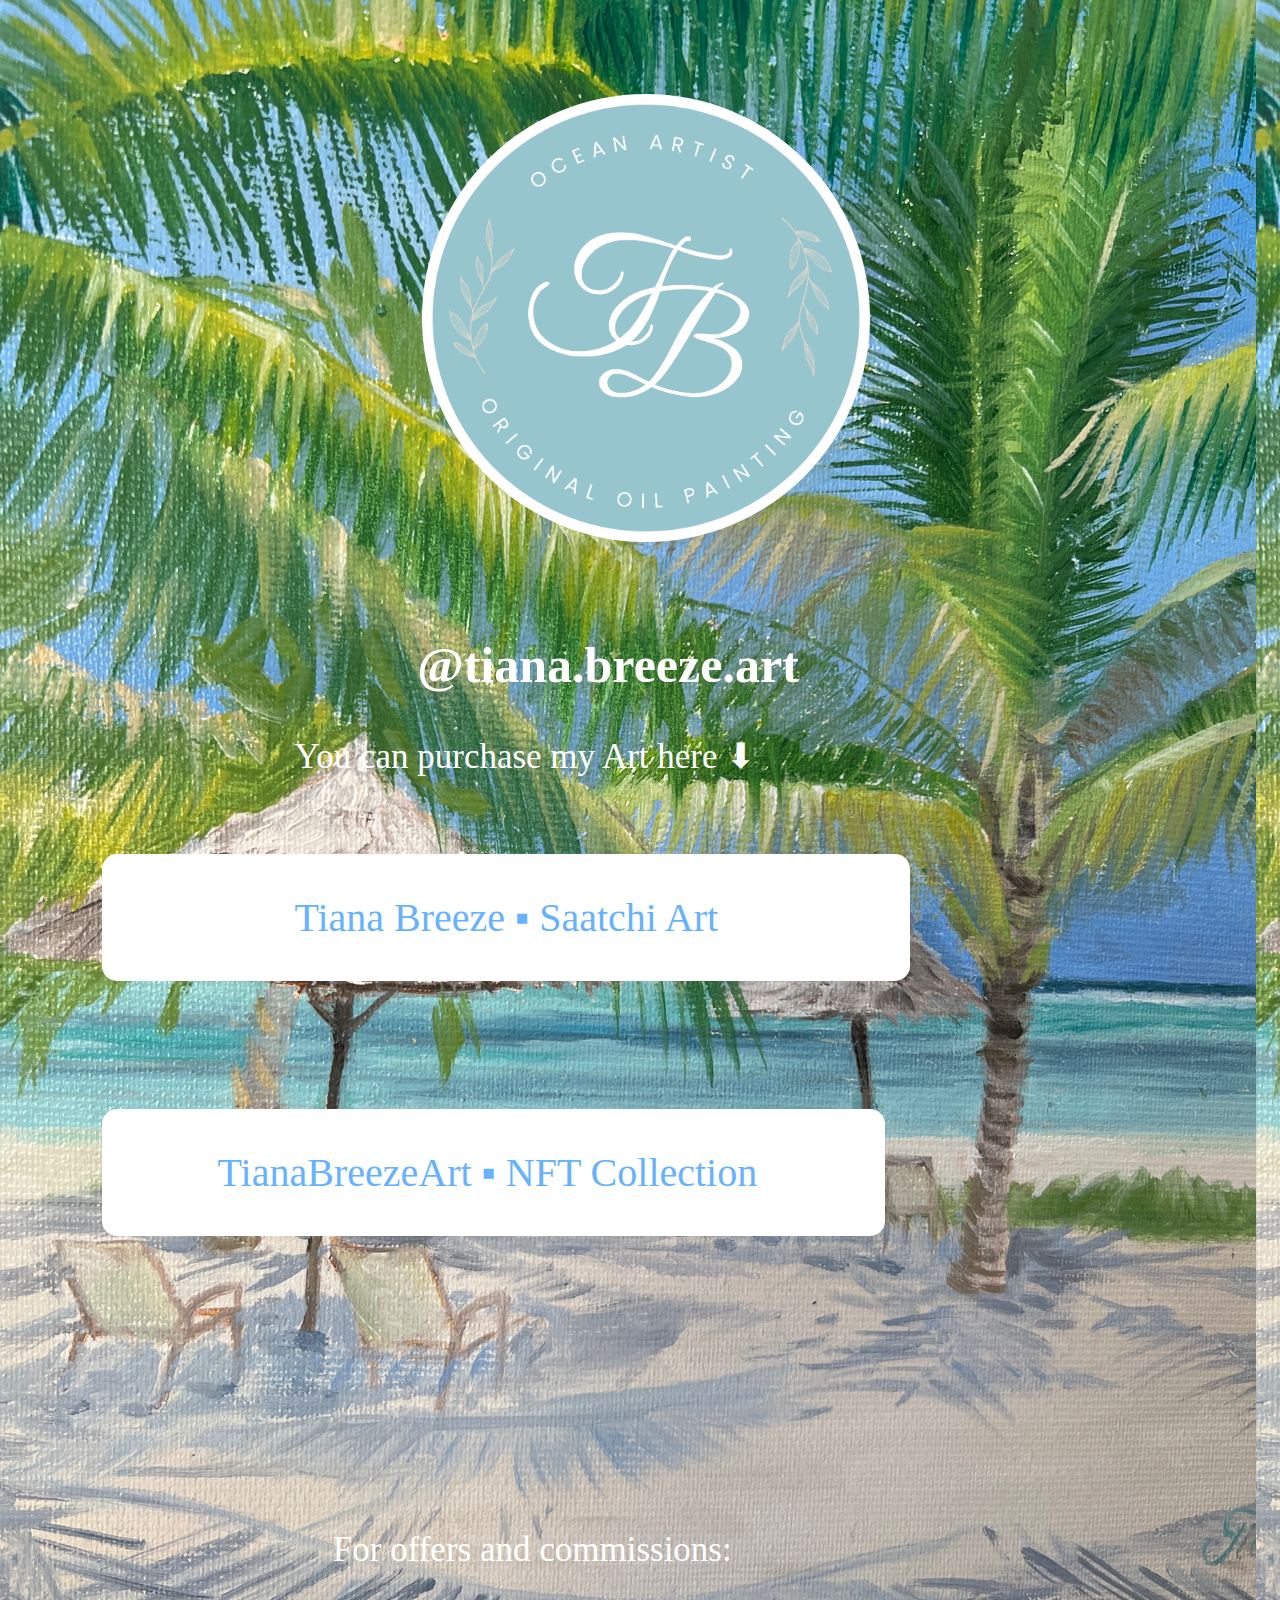
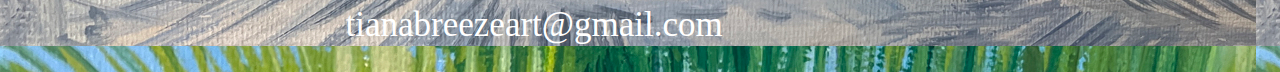
==== link-tree.html @ 2c12aa3f "Update link-tree.html" ====
<!DOCTYPE html>
<html lang="pl">
<head>
  <meta charset="UTF-8">
  <link name="viewport" content="width=device-width, initial-scale=1.0">
  <title>Tiana Breeze - Link Tree</title>
  <link rel="icon" href="python.gif">
  <link rel="shortcut icon" href="python.gif" type="image/x-icon">
  <link rel="stylesheet" href="style.css">
</head>
<body style="background-image:url(back.png)">
  <div id="wrapper">
    <header>
    </header>
    <section>
      <article>
	<p></p>
        <img style="margin: 5% 0 7% 33%" class="img" src="tiana.breeze.art.png" alt="Paython Logo" />
        <h1>@tiana.breeze.art</h1>
		<p class="p" style="margin: 0 0 40px 23%">You can purchase my Art here ⬇</p>
		<p></p>
    <a style="padding: 40px 15% 40px 15%; margin: 0 0 10% 8%;" class="menue" href="https://www.saatchiart.com/tianabreeze">Tiana Breeze ▪ Saatchi Art<a/>
    <a style="padding: 40px 10% 40px 9%; margin: 0 0 10% 8%;" class="menue" href="https://opensea.io/TianaBreezeArt">TianaBreezeArt ▪ NFT Collection<a/>
		<p></p>
		<p class="p" style="margin: 10% 0 20px 26%">For offers and commissions:</p>
		<p class="p" style="margin: 0 0 20px 27%">tianabreezeart@gmail.com</p>	
      </article>
    </section>
  </div>
</body>
</html>
---- style.css ----
* {
	margin: 0 0 0 0;
	padding: 0 0 0 0;
	font-family: Verdana;
	box-sizing: border-box;
}

body {
	background-color: #FFFFFF;
}

h5 {
	font-size: 30px;
	text-align: center;
	margin: 0 20% 20px 20%;
	padding-bottom: 1px;
	border-bottom: 2px solid #3C83D9;
}

h2 {
	font-size: 30px;
	text-align: center;
	margin: 0 20% 20px 20%;
	padding: 10px 10% 10px 10%;
}

nav {
	background-color: #FFBE00;
}

.menue {
	display: inline-block;
	font-size: 40px;
	color: #66B2FF;
	background-color: #FFFFFF;
	cursor: pointer;
	text-decoration: none;
	text-align: center;
	-webkit-transition: all 0.7s ease;
	transition: all 0.7s ease;
	border-radius: 15px;
}

.menue:hover {
	background-color: #61A492;
	color: #FFFFFF;
	cursor: pointer;
}

a.active {
	color: #FFDE80;
}

a.menu:hover {
	background-color: #3C83D9;
	color: #FFDE80;
	cursor: pointer;
}

.mene:hover {
	background-color: #3C83D9;
	color: #FFDE80;
	cursor: pointer;
}

a.active {
	background-color: #3C83D9;
}


	padding: center;
article {
	margin-top: 0px;
	margin-bottom: 0px;

	align: center;
	
}

h1 {
	font-size: 50px;
	text-align: center;
	color: #FFFFFF;
	margin: 0 30% 20px 25%;
	padding-bottom: 15px;
}

.p {
	color: #FFFFFF;
	font-size: 35px;
}

.h2 {
	font-size: 21px;
	text-align: center;
	margin: 0 30% 20px 30%;
	padding-bottom: 15px;
	padding-left: center;
	border-bottom: 2px solid #FFBE00;
}

.img {
	float: center;
	padding: 0;
	width: 35%;
	height: 35%;
	border-radius: 100%;
}

article p {
	text-align: justify;
	line-height: 25px;
	font-size: 18px;
	padding: 15px 0;
}

iframe {
	width: 100%;
}

footer {
	height: 50px;
	background-color: #3C83D9;
	color: #FFF8E6;
	line-height: 40px;
	text-align: center;
	margin-top: 15px;
}

@media (max-width: 1000px) {
	nav a {
		width: 100%;
	}
}
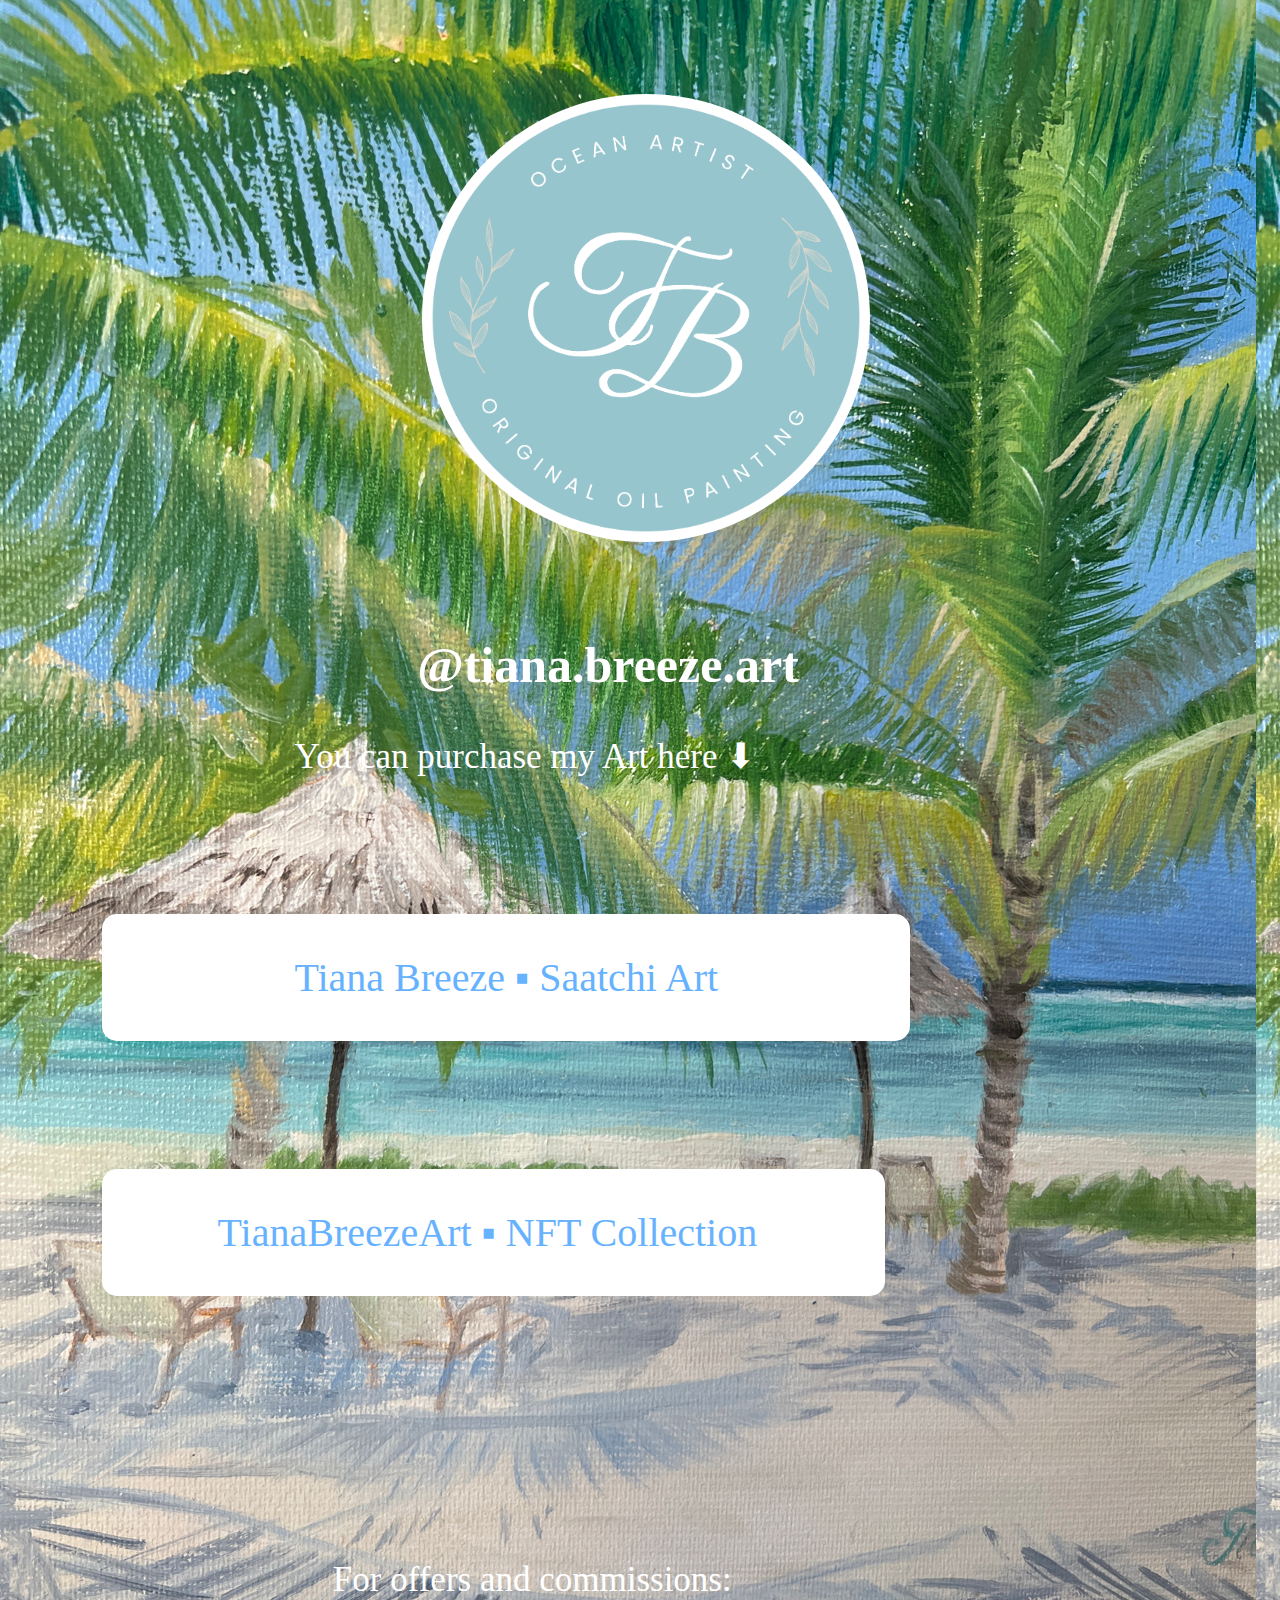
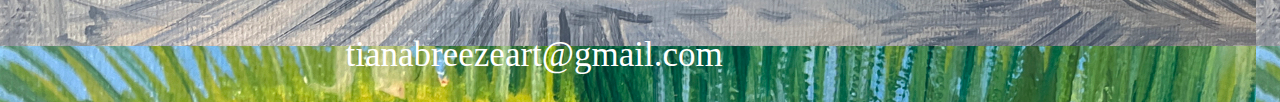
==== commit bdf8f45a: "Update link-tree.html" ====
--- a/link-tree.html
+++ b/link-tree.html
@@ -19,9 +19,10 @@
         <h1>@tiana.breeze.art</h1>
 		<p class="p" style="margin: 0 0 40px 23%">You can purchase my Art here ⬇</p>
 		<p></p>
+		<p></p>
+		<p></p>
     <a style="padding: 40px 15% 40px 15%; margin: 0 0 10% 8%;" class="menue" href="https://www.saatchiart.com/tianabreeze">Tiana Breeze ▪ Saatchi Art<a/>
     <a style="padding: 40px 10% 40px 9%; margin: 0 0 10% 8%;" class="menue" href="https://opensea.io/TianaBreezeArt">TianaBreezeArt ▪ NFT Collection<a/>
-		<p></p>
 		<p class="p" style="margin: 10% 0 20px 26%">For offers and commissions:</p>
 		<p class="p" style="margin: 0 0 20px 27%">tianabreezeart@gmail.com</p>	
       </article>
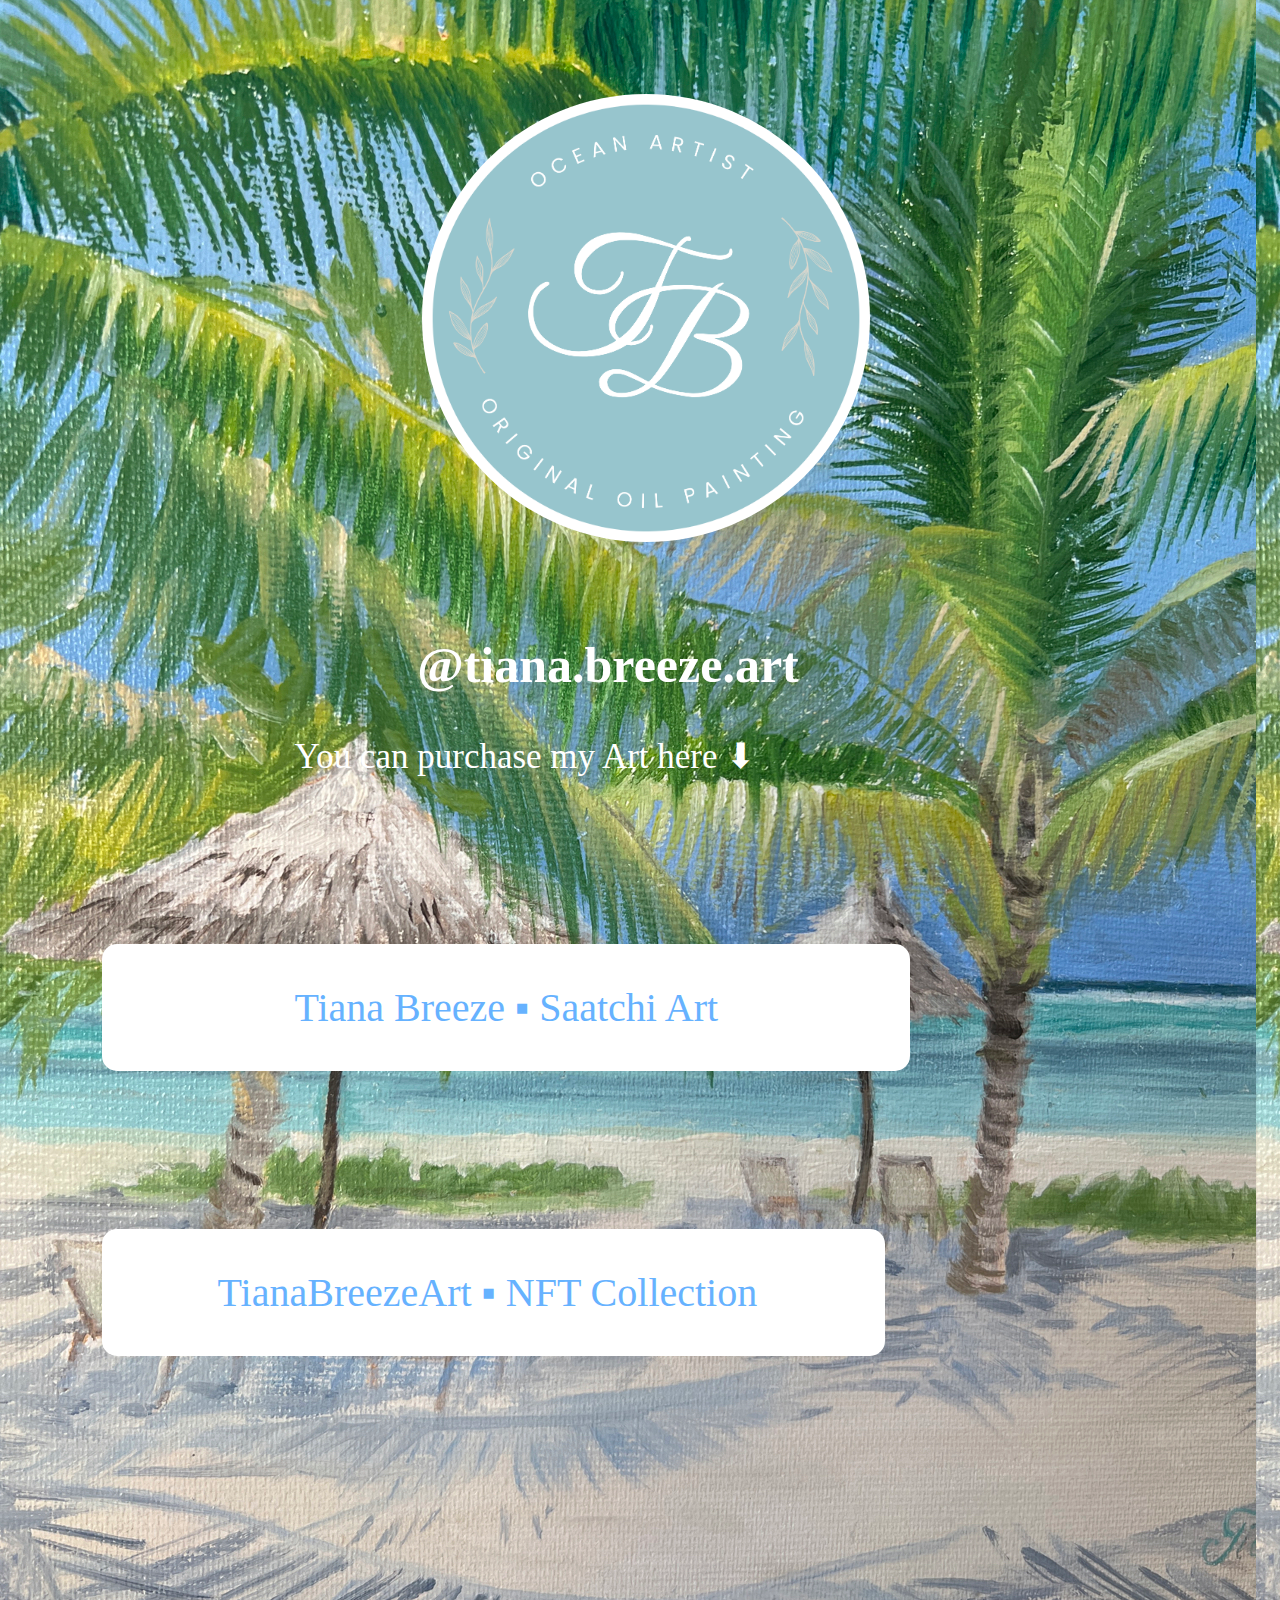
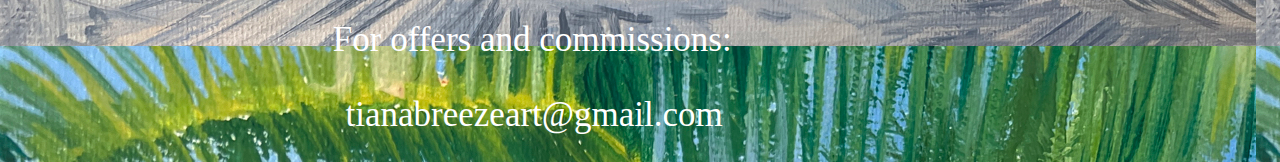
==== commit fe5e06eb: "Update link-tree.html" ====
--- a/link-tree.html
+++ b/link-tree.html
@@ -21,7 +21,9 @@
 		<p></p>
 		<p></p>
 		<p></p>
+		<p></p>
     <a style="padding: 40px 15% 40px 15%; margin: 0 0 10% 8%;" class="menue" href="https://www.saatchiart.com/tianabreeze">Tiana Breeze ▪ Saatchi Art<a/>
+		<p></p>
     <a style="padding: 40px 10% 40px 9%; margin: 0 0 10% 8%;" class="menue" href="https://opensea.io/TianaBreezeArt">TianaBreezeArt ▪ NFT Collection<a/>
 		<p class="p" style="margin: 10% 0 20px 26%">For offers and commissions:</p>
 		<p class="p" style="margin: 0 0 20px 27%">tianabreezeart@gmail.com</p>	
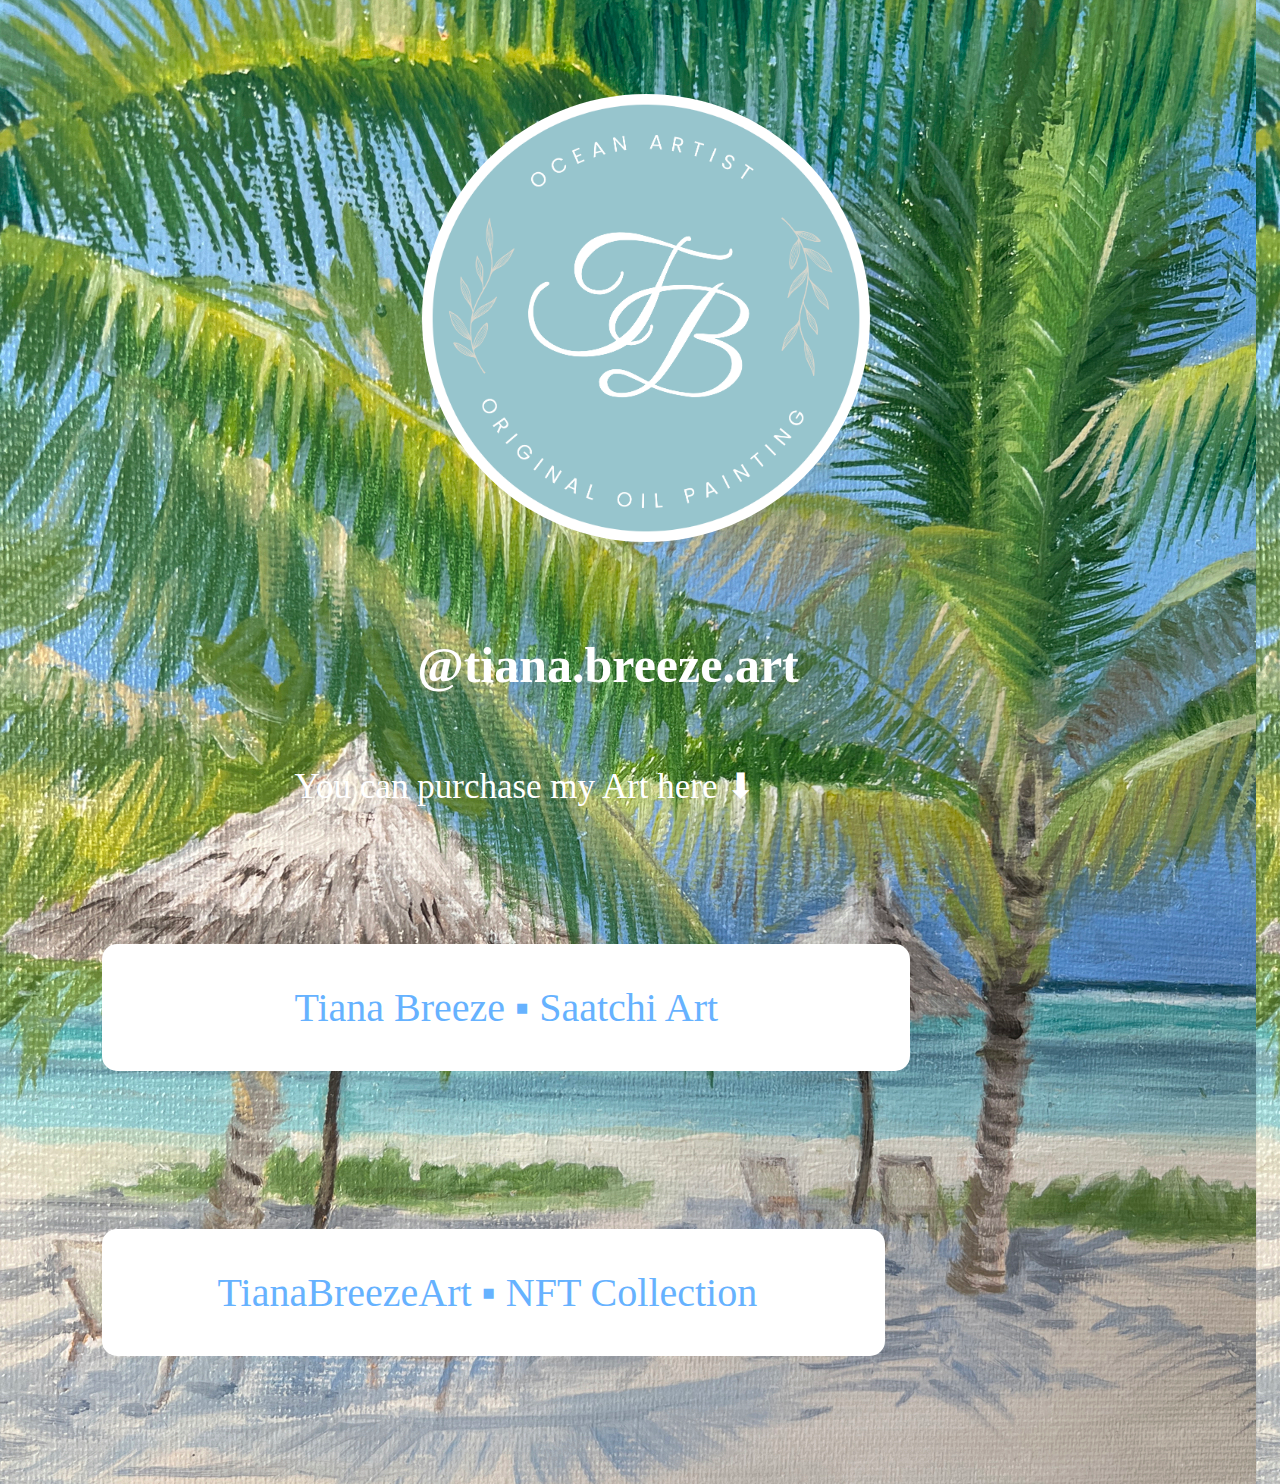
==== commit a62626a5: "Update link-tree.html" ====
--- a/link-tree.html
+++ b/link-tree.html
@@ -17,16 +17,14 @@
 	<p></p>
         <img style="margin: 5% 0 7% 33%" class="img" src="tiana.breeze.art.png" alt="Paython Logo" />
         <h1>@tiana.breeze.art</h1>
+		<p></p>
 		<p class="p" style="margin: 0 0 40px 23%">You can purchase my Art here ⬇</p>
-		<p></p>
 		<p></p>
 		<p></p>
 		<p></p>
     <a style="padding: 40px 15% 40px 15%; margin: 0 0 10% 8%;" class="menue" href="https://www.saatchiart.com/tianabreeze">Tiana Breeze ▪ Saatchi Art<a/>
 		<p></p>
     <a style="padding: 40px 10% 40px 9%; margin: 0 0 10% 8%;" class="menue" href="https://opensea.io/TianaBreezeArt">TianaBreezeArt ▪ NFT Collection<a/>
-		<p class="p" style="margin: 10% 0 20px 26%">For offers and commissions:</p>
-		<p class="p" style="margin: 0 0 20px 27%">tianabreezeart@gmail.com</p>	
       </article>
     </section>
   </div>
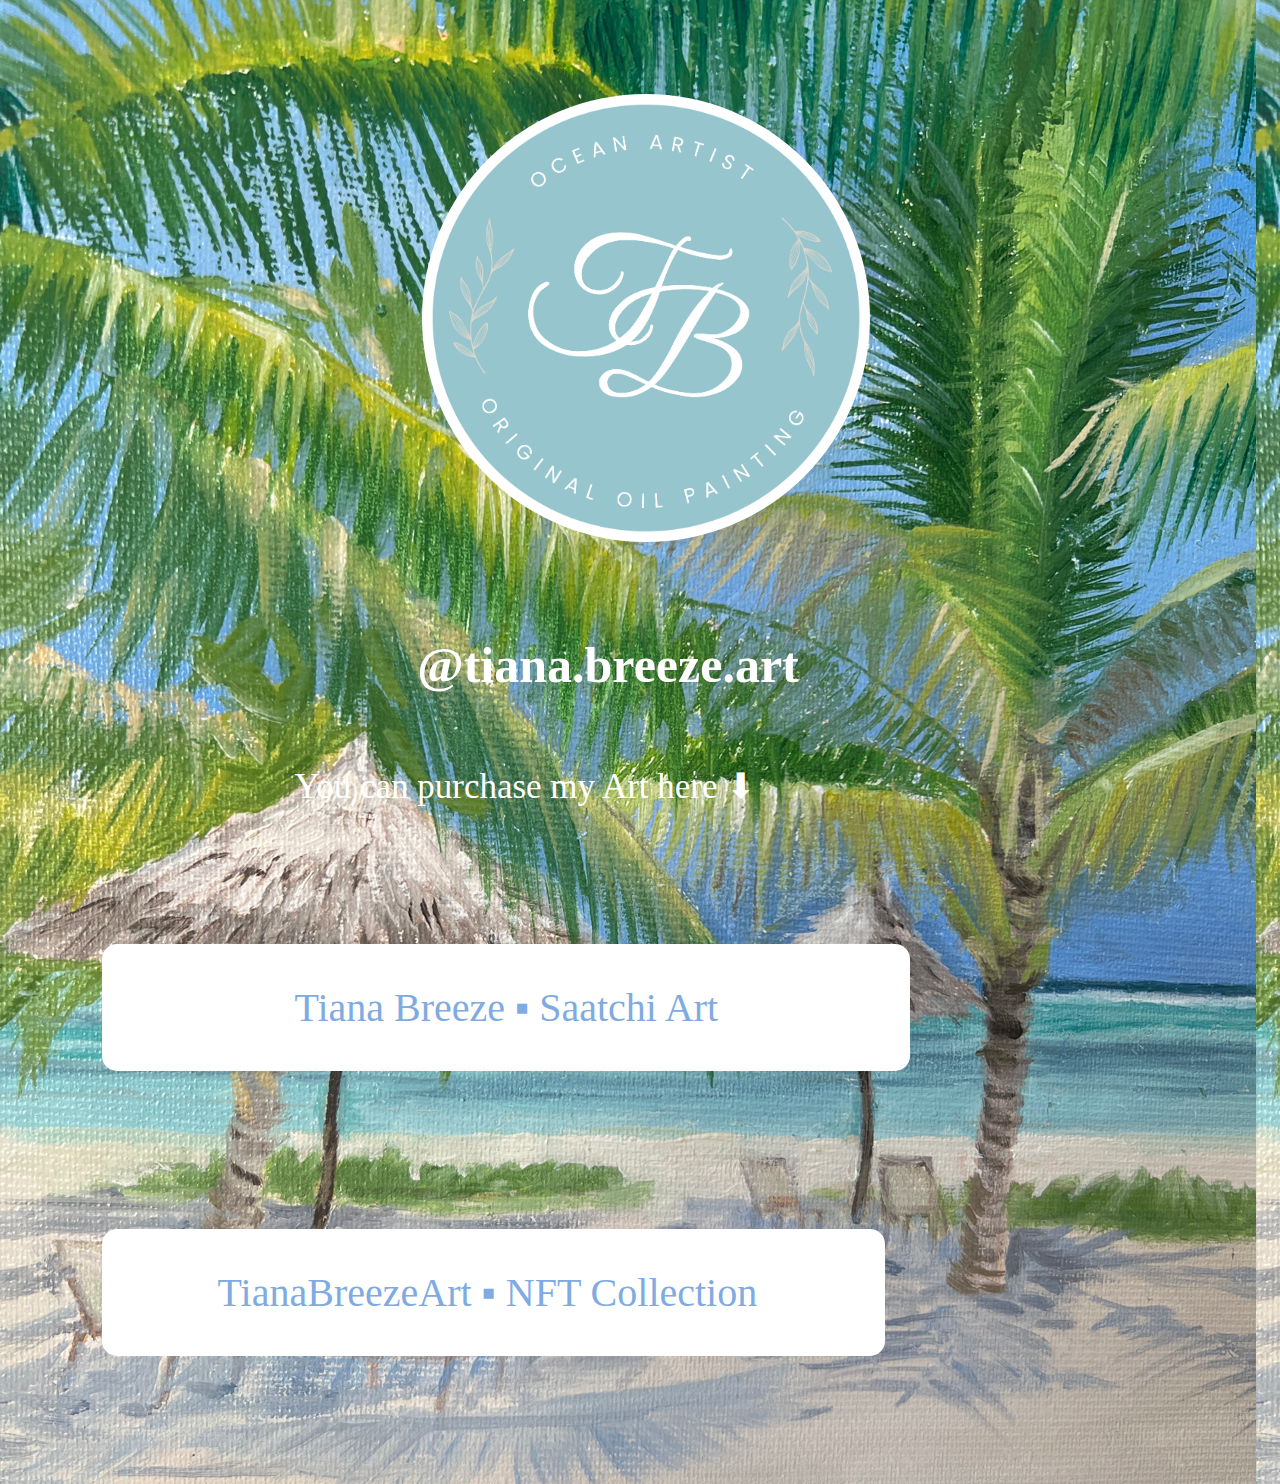
==== commit d516634a: "Update link-tree.html" ====
--- a/link-tree.html
+++ b/link-tree.html
@@ -18,7 +18,7 @@
         <img style="margin: 5% 0 7% 33%" class="img" src="tiana.breeze.art.png" alt="Paython Logo" />
         <h1>@tiana.breeze.art</h1>
 		<p></p>
-		<p class="p" style="margin: 0 0 40px 23%">You can purchase my Art here ⬇</p>
+	<p class="p" style="margin: 0 0 40px 23%">You can purchase my Art here ⬇</p>
 		<p></p>
 		<p></p>
 		<p></p>
--- a/style.css
+++ b/style.css
@@ -9,21 +9,6 @@
 	background-color: #FFFFFF;
 }
 
-h5 {
-	font-size: 30px;
-	text-align: center;
-	margin: 0 20% 20px 20%;
-	padding-bottom: 1px;
-	border-bottom: 2px solid #3C83D9;
-}
-
-h2 {
-	font-size: 30px;
-	text-align: center;
-	margin: 0 20% 20px 20%;
-	padding: 10px 10% 10px 10%;
-}
-
 nav {
 	background-color: #FFBE00;
 }
@@ -32,6 +17,8 @@
 	display: inline-block;
 	font-size: 40px;
 	color: #66B2FF;
+	color: #805224;
+	color: #80ABE2;
 	background-color: #FFFFFF;
 	cursor: pointer;
 	text-decoration: none;
@@ -90,15 +77,6 @@
 	font-size: 35px;
 }
 
-.h2 {
-	font-size: 21px;
-	text-align: center;
-	margin: 0 30% 20px 30%;
-	padding-bottom: 15px;
-	padding-left: center;
-	border-bottom: 2px solid #FFBE00;
-}
-
 .img {
 	float: center;
 	padding: 0;
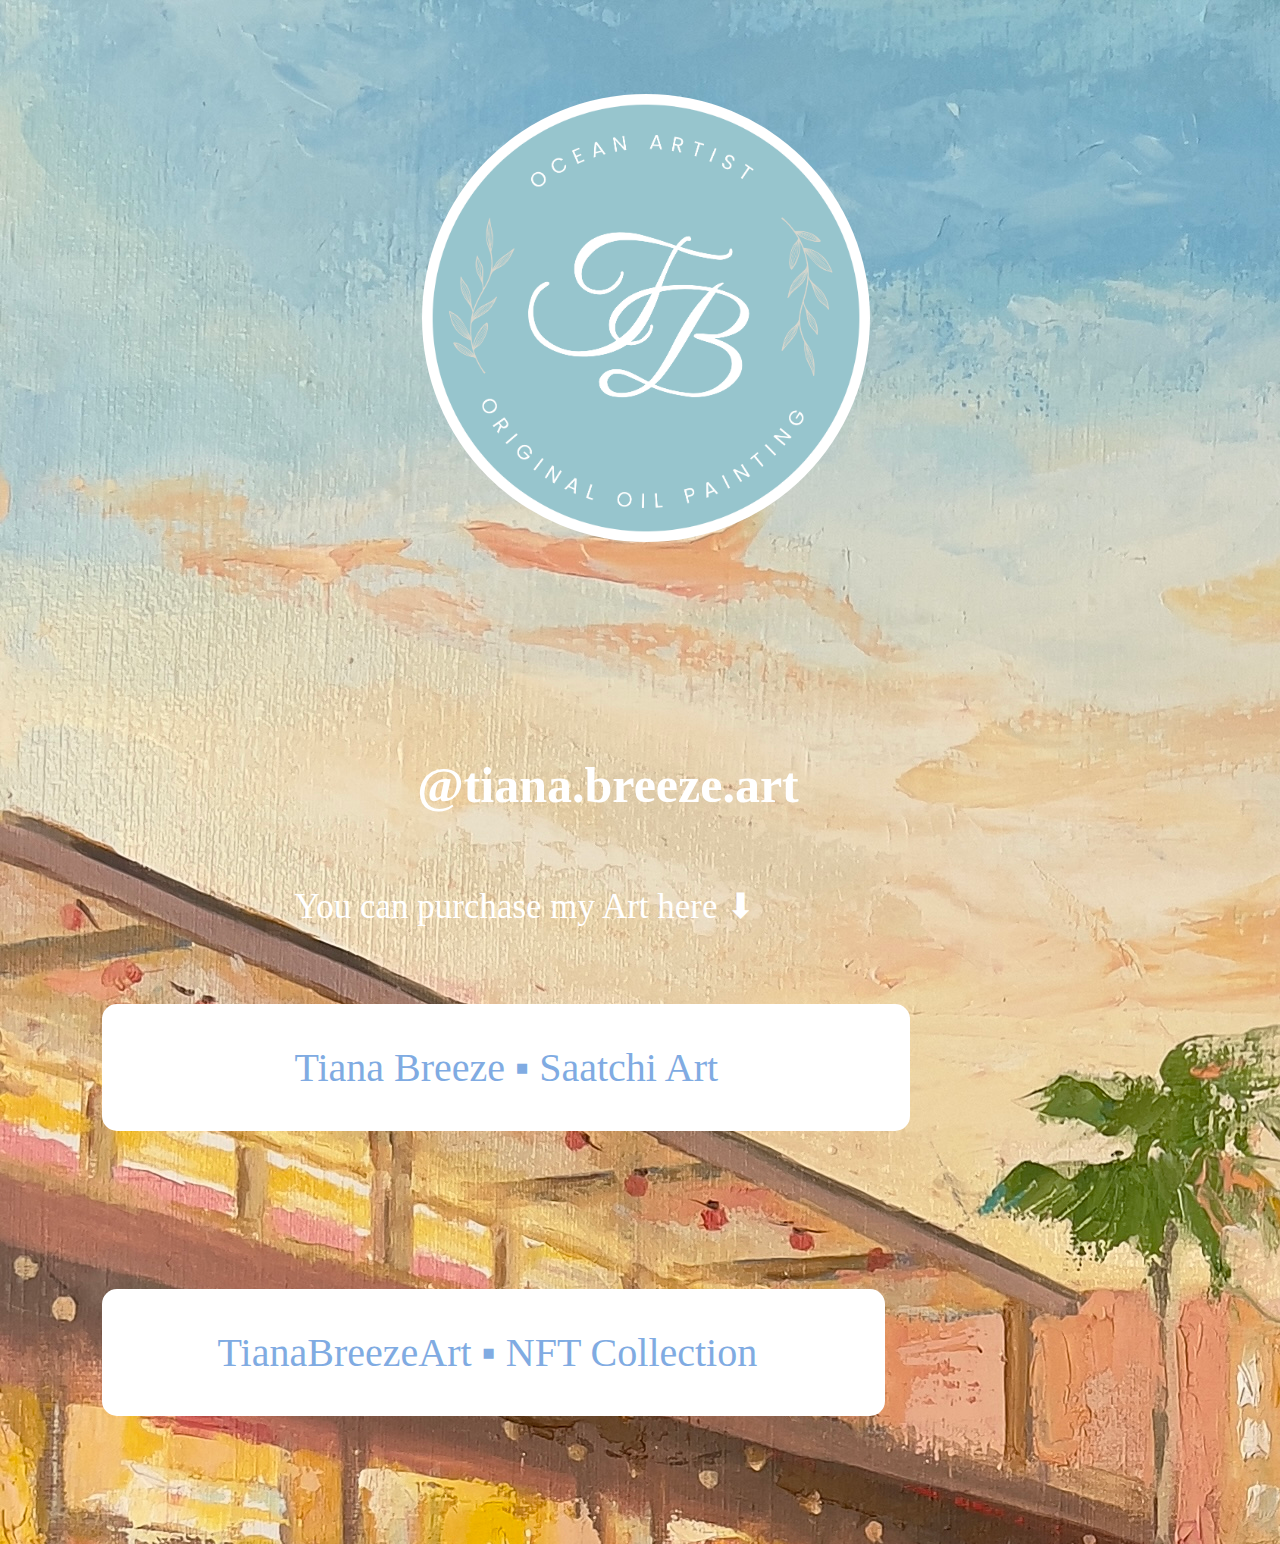
==== commit feb7cd2c: "Update link-tree.html" ====
--- a/link-tree.html
+++ b/link-tree.html
@@ -16,11 +16,13 @@
       <article>
 	<p></p>
         <img style="margin: 5% 0 7% 33%" class="img" src="tiana.breeze.art.png" alt="Paython Logo" />
+	<p></p>
+	<p></p>
+	<p></p>
+	<p></p>
         <h1>@tiana.breeze.art</h1>
 		<p></p>
 	<p class="p" style="margin: 0 0 40px 23%">You can purchase my Art here ⬇</p>
-		<p></p>
-		<p></p>
 		<p></p>
     <a style="padding: 40px 15% 40px 15%; margin: 0 0 10% 8%;" class="menue" href="https://www.saatchiart.com/tianabreeze">Tiana Breeze ▪ Saatchi Art<a/>
 		<p></p>
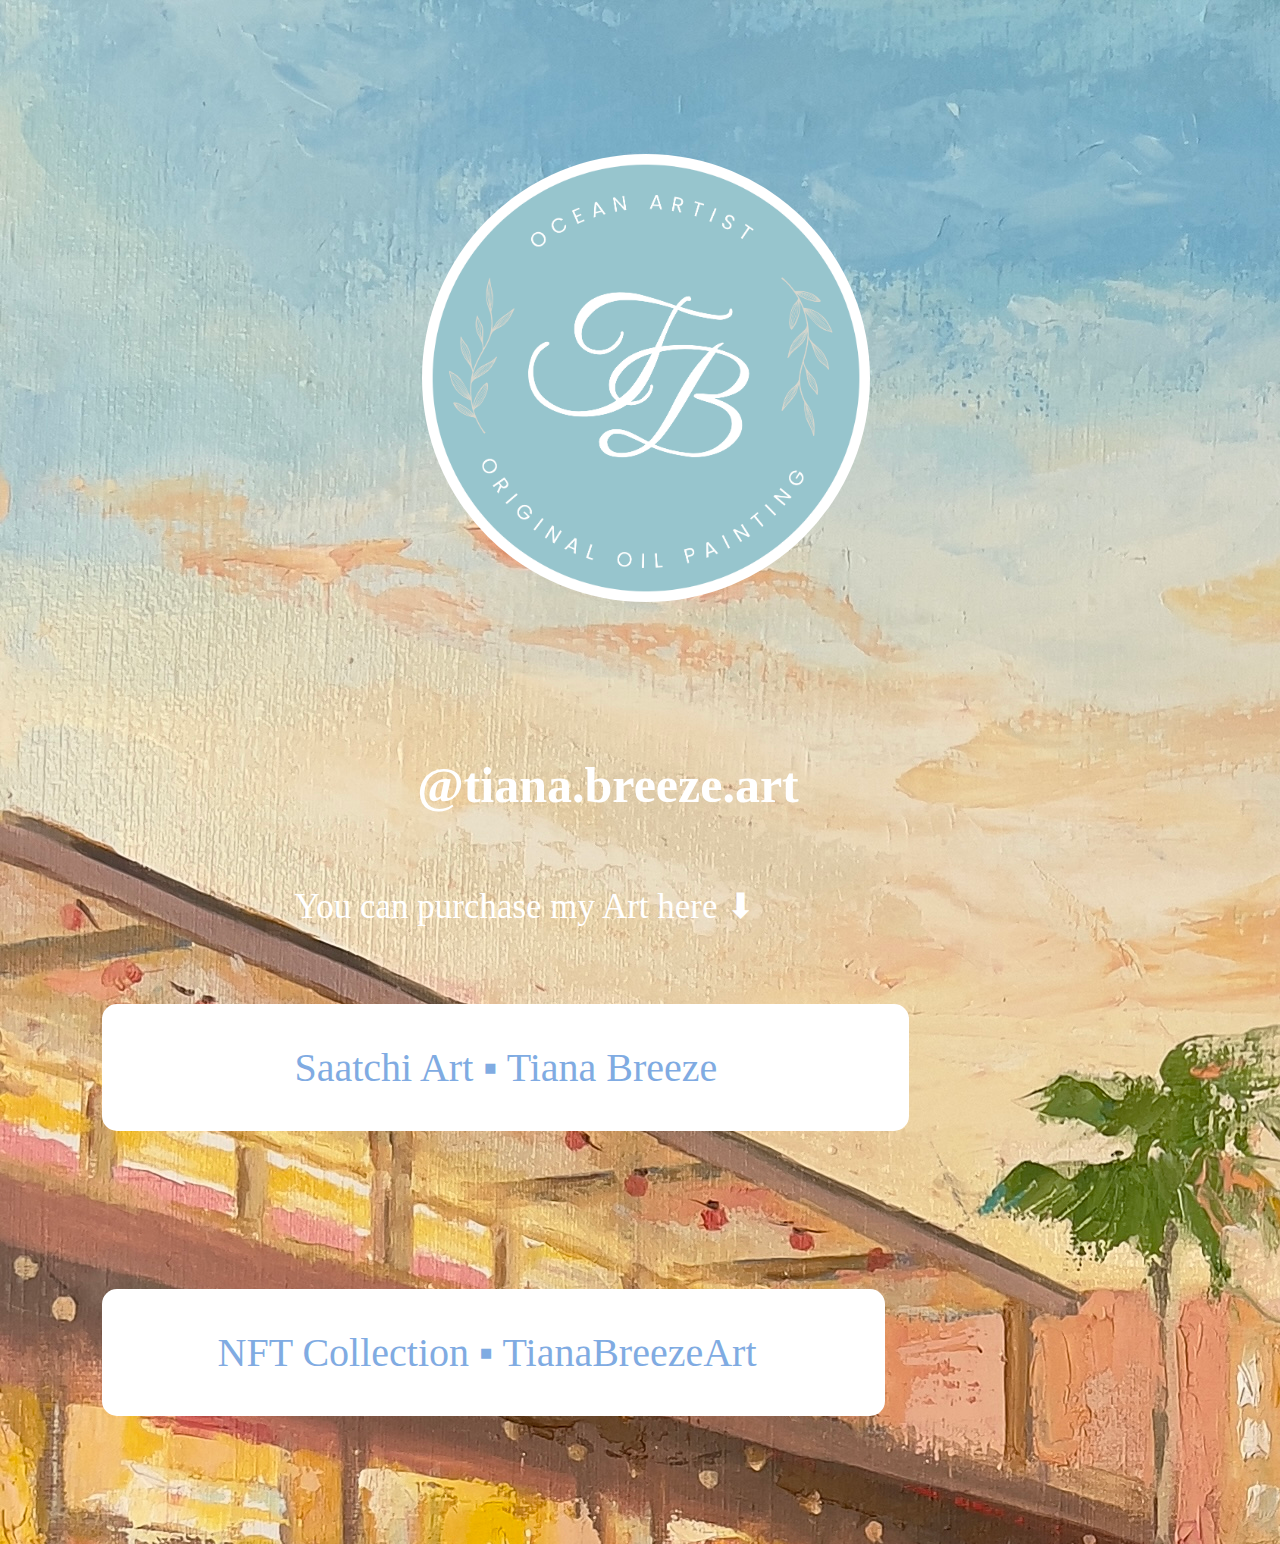
==== commit a01ea84d: "Update link-tree.html" ====
--- a/link-tree.html
+++ b/link-tree.html
@@ -15,18 +15,18 @@
     <section>
       <article>
 	<p></p>
-        <img style="margin: 5% 0 7% 33%" class="img" src="tiana.breeze.art.png" alt="Paython Logo" />
 	<p></p>
 	<p></p>
+        <img style="margin: 5% 0 7% 33%" class="img" src="tiana.breeze.art.png" alt="Paython Logo" />
 	<p></p>
 	<p></p>
         <h1>@tiana.breeze.art</h1>
 		<p></p>
 	<p class="p" style="margin: 0 0 40px 23%">You can purchase my Art here ⬇</p>
 		<p></p>
-    <a style="padding: 40px 15% 40px 15%; margin: 0 0 10% 8%;" class="menue" href="https://www.saatchiart.com/tianabreeze">Tiana Breeze ▪ Saatchi Art<a/>
+    <a style="padding: 40px 15% 40px 15%; margin: 0 0 10% 8%;" class="menue" href="https://www.saatchiart.com/tianabreeze">Saatchi Art ▪ Tiana Breeze<a/>
 		<p></p>
-    <a style="padding: 40px 10% 40px 9%; margin: 0 0 10% 8%;" class="menue" href="https://opensea.io/TianaBreezeArt">TianaBreezeArt ▪ NFT Collection<a/>
+    <a style="padding: 40px 10% 40px 9%; margin: 0 0 10% 8%;" class="menue" href="https://opensea.io/TianaBreezeArt">NFT Collection ▪ TianaBreezeArt<a/>
       </article>
     </section>
   </div>
--- a/style.css
+++ b/style.css
@@ -16,8 +16,6 @@
 .menue {
 	display: inline-block;
 	font-size: 40px;
-	color: #66B2FF;
-	color: #805224;
 	color: #80ABE2;
 	background-color: #FFFFFF;
 	cursor: pointer;
@@ -29,7 +27,7 @@
 }
 
 .menue:hover {
-	background-color: #61A492;
+	background-color: #80ABE2;
 	color: #FFFFFF;
 	cursor: pointer;
 }
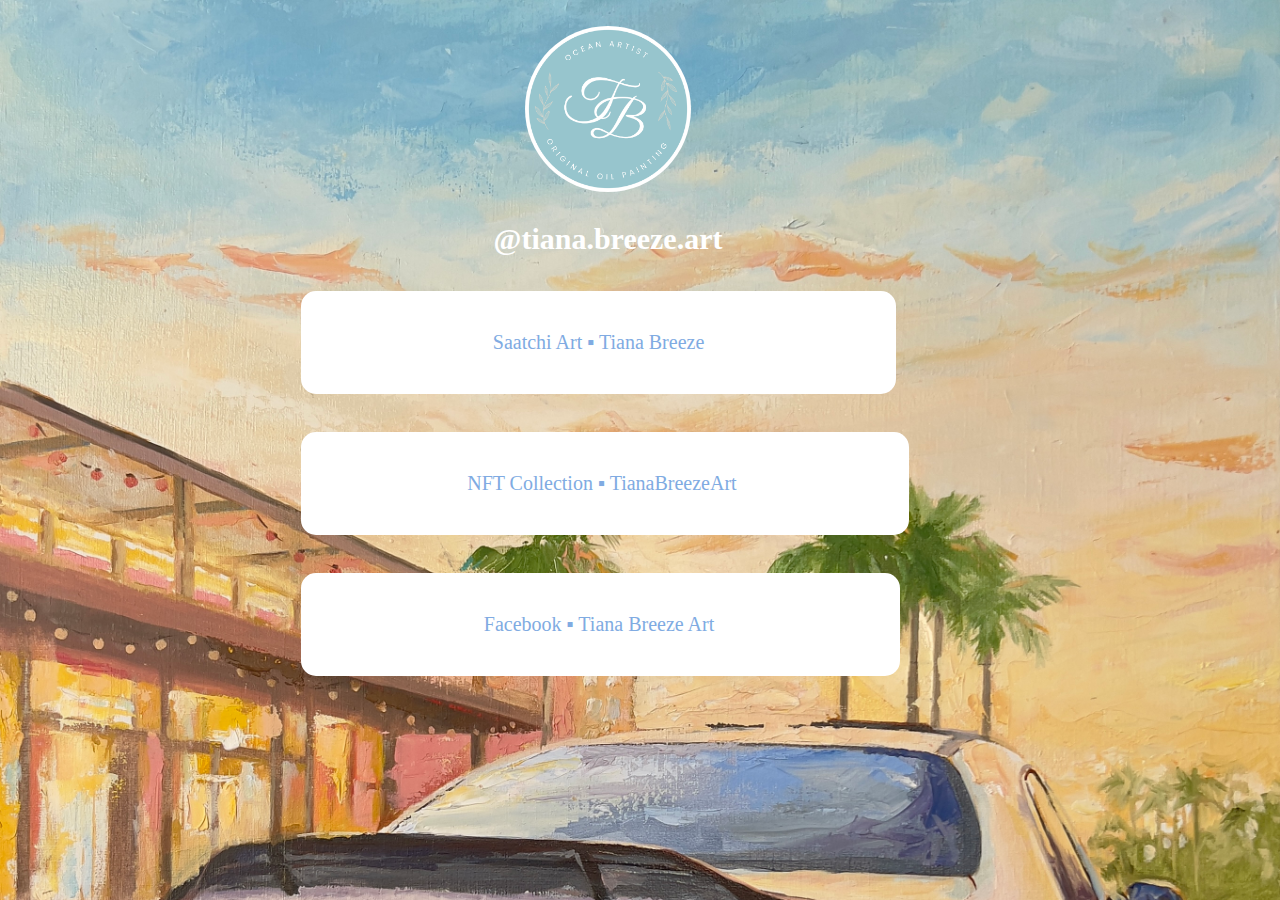
==== commit e96d2b2e: "Add files via upload" ====
--- a/link-tree.html
+++ b/link-tree.html
@@ -4,31 +4,23 @@
   <meta charset="UTF-8">
   <link name="viewport" content="width=device-width, initial-scale=1.0">
   <title>Tiana Breeze - Link Tree</title>
-  <link rel="icon" href="python.gif">
-  <link rel="shortcut icon" href="python.gif" type="image/x-icon">
+  <link rel="icon" href="tiana.breeze.art.png">
+  <link rel="shortcut icon" href="tiana.breeze.art.png" type="image/x-icon">
   <link rel="stylesheet" href="style.css">
 </head>
-<body style="background-image:url(back.png)">
+<body>
   <div id="wrapper">
     <header>
     </header>
     <section>
       <article>
-	<p></p>
-	<p></p>
-	<p></p>
-        <img style="margin: 5% 0 7% 33%" class="img" src="tiana.breeze.art.png" alt="Paython Logo" />
-	<p></p>
-	<p></p>
+        <img class="img" src="tiana.breeze.art.png" alt="Paython Logo" />
         <h1>@tiana.breeze.art</h1>
-		<p></p>
-	<p class="p" style="margin: 0 0 40px 23%">You can purchase my Art here ⬇</p>
-		<p></p>
-    <a style="padding: 40px 15% 40px 15%; margin: 0 0 10% 8%;" class="menue" href="https://www.saatchiart.com/tianabreeze">Saatchi Art ▪ Tiana Breeze<a/>
-		<p></p>
-    <a style="padding: 40px 10% 40px 9%; margin: 0 0 10% 8%;" class="menue" href="https://opensea.io/TianaBreezeArt">NFT Collection ▪ TianaBreezeArt<a/>
+    <a class="menue1" href="https://saatchiart.com/tianabreeze">Saatchi Art ▪ Tiana Breeze<a/>
+    <a class="menue2" href="https://opensea.io/TianaBreezeArt">NFT Collection ▪ TianaBreezeArt<a/>
+    <a class="menue3" href="https://www.facebook.com/tiana.breeze.art">Facebook ▪ Tiana Breeze Art<a/>
       </article>
     </section>
   </div>
 </body>
-</html>
+</html>--- a/style.css
+++ b/style.css
@@ -6,16 +6,38 @@
 }
 
 body {
-	background-color: #FFFFFF;
-}
-
-nav {
-	background-color: #FFBE00;
-}
-
-.menue {
+	background: url(back.png);
+	background-size: 100%;
+}
+
+.img {
+	float: center;
+	padding: 0;
+	width: 13%;
+	height: 13%;
+	border-radius: 100%;
+	margin: 2% 0 2% 41%
+}
+
+h1 {
+	font-size: 30px;
+	text-align: center;
+	color: #FFFFFF;
+	margin: 0 30% 20px 25%;
+	padding-bottom: 15px;
+}
+
+.p {
+	text-align: justify;
+	color: #FFFFFF;
+	font-size: 10px;
+	line-height: 25px;
+	padding: 15px 0;
+}
+
+.menue1 {
 	display: inline-block;
-	font-size: 40px;
+	font-size: 20px;
 	color: #80ABE2;
 	background-color: #FFFFFF;
 	cursor: pointer;
@@ -24,87 +46,158 @@
 	-webkit-transition: all 0.7s ease;
 	transition: all 0.7s ease;
 	border-radius: 15px;
-}
-
-.menue:hover {
+	padding: 40px 15% 40px 15%;
+	margin: 0 0 3% 23.5%;
+}
+
+.menue2 {
+	display: inline-block;
+	font-size: 20px;
+	color: #80ABE2;
+	background-color: #FFFFFF;
+	cursor: pointer;
+	text-decoration: none;
+	text-align: center;
+	-webkit-transition: all 0.7s ease;
+	transition: all 0.7s ease;
+	border-radius: 15px;
+	padding: 40px 13.5% 40px 13%;
+	margin: 0 0 3% 23.5%;
+}
+
+.menue3 {
+	display: inline-block;
+	font-size: 20px;
+	color: #80ABE2;
+	background-color: #FFFFFF;
+	cursor: pointer;
+	text-decoration: none;
+	text-align: center;
+	-webkit-transition: all 0.7s ease;
+	transition: all 0.7s ease;
+	border-radius: 15px;
+	padding: 40px 14.5% 40px 14.3%;
+	margin: 0 0 3% 23.5%;
+}
+
+.menue1:hover {
 	background-color: #80ABE2;
 	color: #FFFFFF;
 	cursor: pointer;
 }
-
-a.active {
-	color: #FFDE80;
-}
-
-a.menu:hover {
-	background-color: #3C83D9;
-	color: #FFDE80;
-	cursor: pointer;
-}
-
-.mene:hover {
-	background-color: #3C83D9;
-	color: #FFDE80;
-	cursor: pointer;
-}
-
-a.active {
-	background-color: #3C83D9;
-}
-
-
-	padding: center;
-article {
-	margin-top: 0px;
-	margin-bottom: 0px;
-
-	align: center;
-	
-}
-
-h1 {
-	font-size: 50px;
-	text-align: center;
-	color: #FFFFFF;
-	margin: 0 30% 20px 25%;
-	padding-bottom: 15px;
-}
-
-.p {
-	color: #FFFFFF;
-	font-size: 35px;
-}
-
-.img {
-	float: center;
-	padding: 0;
-	width: 35%;
-	height: 35%;
-	border-radius: 100%;
-}
-
-article p {
-	text-align: justify;
-	line-height: 25px;
-	font-size: 18px;
-	padding: 15px 0;
-}
-
-iframe {
-	width: 100%;
-}
-
-footer {
-	height: 50px;
-	background-color: #3C83D9;
-	color: #FFF8E6;
-	line-height: 40px;
-	text-align: center;
-	margin-top: 15px;
-}
-
-@media (max-width: 1000px) {
-	nav a {
-		width: 100%;
-	}
-}
+.menue2:hover {
+	background-color: #80ABE2;
+	color: #FFFFFF;
+	cursor: pointer;
+}
+.menue3:hover {
+	background-color: #80ABE2;
+	color: #FFFFFF;
+	cursor: pointer;
+}
+
+
+
+
+
+@media (max-width: 1000px){
+	* {
+		margin: 0 0 0 0;
+		padding: 0 0 0 0;
+		font-family: Verdana;
+		box-sizing: border-box;
+	}
+
+	body {
+		background: url(back.png);
+	}
+	
+	.menue1 {
+		display: inline-block;
+		font-size: 40px;
+		color: #80ABE2;
+		background-color: #FFFFFF;
+		cursor: pointer;
+		text-decoration: none;
+		text-align: center;
+		-webkit-transition: all 0.7s ease;
+		transition: all 0.7s ease;
+		border-radius: 15px;
+		padding: 40px 15% 40px 15%;
+		margin: 5% 0 10% 8%;
+	}
+
+	.menue2 {
+		display: inline-block;
+		font-size: 40px;
+		color: #80ABE2;
+		background-color: #FFFFFF;
+		cursor: pointer;
+		text-decoration: none;
+		text-align: center;
+		-webkit-transition: all 0.7s ease;
+		transition: all 0.7s ease;
+		border-radius: 15px;
+		padding: 40px 10% 40px 9%;
+		margin: 0 0 10% 8%;
+	}
+
+	.menue3 {
+		display: inline-block;
+		font-size: 40px;
+		color: #80ABE2;
+		background-color: #FFFFFF;
+		cursor: pointer;
+		text-decoration: none;
+		text-align: center;
+		-webkit-transition: all 0.7s ease;
+		transition: all 0.7s ease;
+		border-radius: 15px;
+		padding: 40px 12% 40px 15%;
+		margin: 0 0 10% 8%;
+	}
+	
+	.menue1:hover {
+		background-color: #80ABE2;
+		color: #FFFFFF;
+		cursor: pointer;
+	}
+	.menue2:hover {
+		background-color: #80ABE2;
+		color: #FFFFFF;
+		cursor: pointer;
+	}
+	.menue3:hover {
+		background-color: #80ABE2;
+		color: #FFFFFF;
+		cursor: pointer;
+	}	
+	
+	h1 {
+		font-size: 50px;
+		text-align: center;
+		color: #FFFFFF;
+		margin: 0 30% 20px 25%;
+		padding-bottom: 15px;
+	}
+	
+	.p {
+		color: #FFFFFF;
+		font-size: 35px;
+	}
+	
+	.img {
+		float: center;
+		padding: 0;
+		width: 35%;
+		height: 35%;
+		border-radius: 100%;
+		margin: 11% 0 13.5% 33%;
+	}
+	
+	.article p {
+		text-align: justify;
+		line-height: 25px;
+		font-size: 18px;
+		padding: 15px 0;
+}
